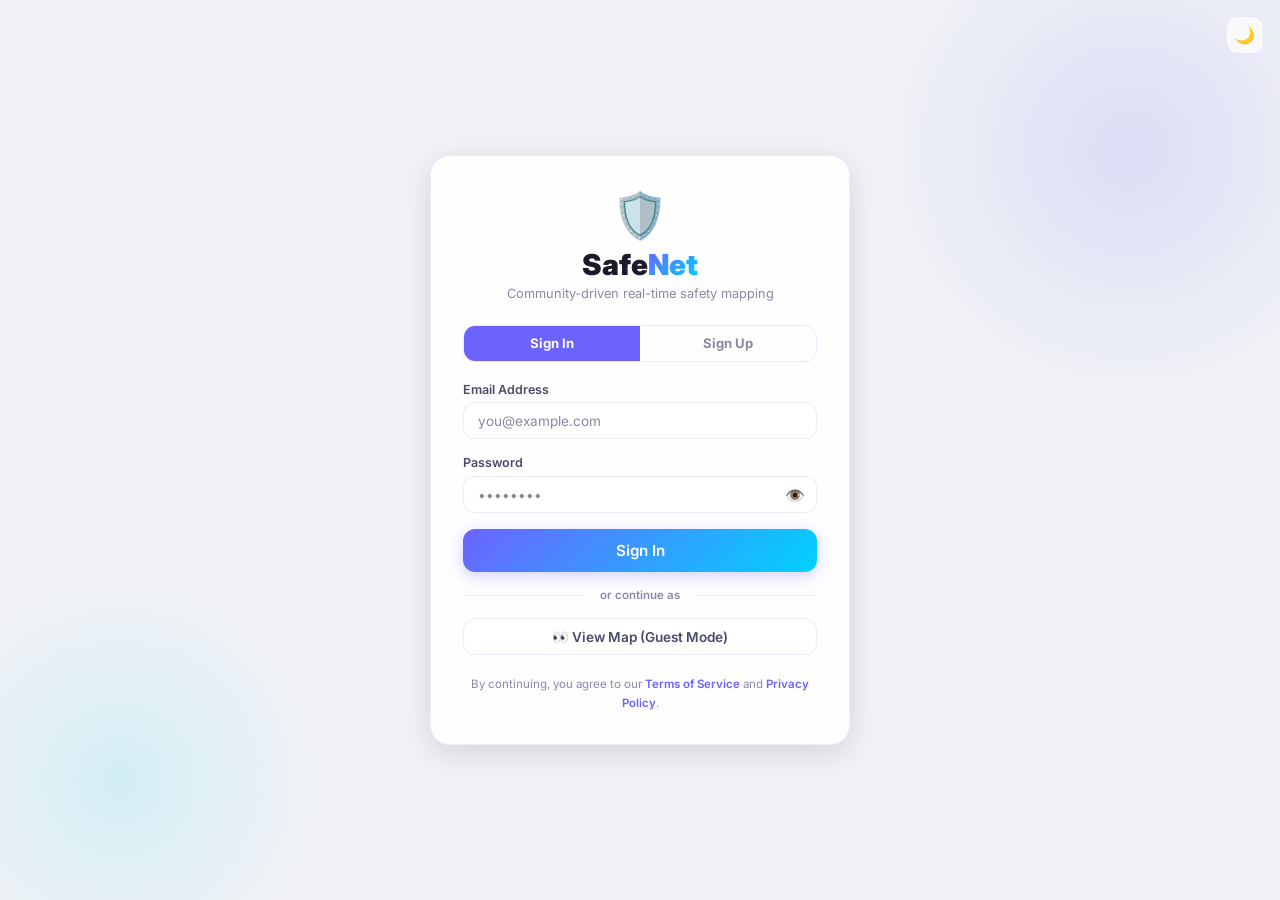
==== admin.html @ 294434fb "finalized ui" ====
<!DOCTYPE html>
<html lang="en" data-theme="light">
<head>
  <meta charset="UTF-8" />
  <meta name="viewport" content="width=device-width, initial-scale=1.0" />
  <title>SafeNet — Admin Dashboard</title>
  <meta name="description" content="SafeNet Admin — manage, verify, and moderate incident reports." />
  <link rel="stylesheet" href="style.css" />
</head>
<body>

<!-- ─── Loading ──────────────────────────────────────── -->
<div class="loading-overlay" id="loading">
  <div class="spinner-ring"></div>
  <div class="loading-text">Loading Admin Dashboard…</div>
</div>

<!-- ─── Navbar ──────────────────────────────────────── -->
<nav class="navbar">
  <a href="admin.html" class="nav-logo">
    <div class="nav-logo-icon">🛡️</div>
    <div class="nav-logo-text">Safe<span>Net</span></div>
  </a>
  <div class="nav-pill" style="background:rgba(108,99,255,0.1);border-color:rgba(108,99,255,0.2);color:var(--primary);">
    <span>🔧</span> Admin Panel
  </div>
  <div class="nav-spacer"></div>
  <button class="nav-btn" id="theme-toggle" title="Toggle dark mode">🌙</button>
  <div class="nav-avatar" id="user-avatar" onclick="toggleUserMenu()" title="Admin account">A</div>
  <div id="user-menu" style="
    display:none; position:absolute; top:calc(var(--nav-h) + 0.5rem); right:1.25rem;
    background: var(--bg-modal); border: 1px solid var(--glass-border);
    border-radius: var(--r-md); box-shadow: var(--shadow-lg);
    padding: 0.75rem; min-width: 180px; z-index: 1200;
    font-size: 0.85rem; color: var(--text);
  ">
    <div id="user-email" style="font-weight:600;padding:0.4rem 0.6rem;border-bottom:1px solid var(--glass-border);margin-bottom:0.4rem;"></div>
    <div style="padding:0.2rem 0.6rem;margin-bottom:0.4rem;"><span class="verified-badge yes">🔧 Admin</span></div>
    <button onclick="handleSignOut()" class="btn btn-danger btn-sm btn-block" style="margin-top:0.4rem;">Sign Out</button>
  </div>
</nav>

<!-- ─── Admin Layout ────────────────────────────────── -->
<div class="admin-layout">

  <!-- ─── Page Title ──────────────────────────────── -->
  <div style="margin-bottom:1.5rem;">
    <h1 style="font-size:1.6rem;font-weight:900;margin-bottom:0.3rem;">Admin Dashboard</h1>
    <p style="font-size:0.85rem;color:var(--text-3);">Manage, verify, and moderate community reports.</p>
  </div>

  <!-- ─── Stat Cards ─────────────────────────────── -->
  <div class="admin-stats">
    <div class="admin-stat-card">
      <div class="admin-stat-icon">📊</div>
      <div class="admin-stat-value" id="stat-total">0</div>
      <div class="admin-stat-label">Total Reports</div>
    </div>
    <div class="admin-stat-card">
      <div class="admin-stat-icon">✅</div>
      <div class="admin-stat-value" id="stat-verified" style="color:var(--success)">0</div>
      <div class="admin-stat-label">Verified</div>
    </div>
    <div class="admin-stat-card">
      <div class="admin-stat-icon">⏳</div>
      <div class="admin-stat-value" id="stat-pending" style="color:var(--warning)">0</div>
      <div class="admin-stat-label">Pending</div>
    </div>
    <div class="admin-stat-card">
      <div class="admin-stat-icon">🔴</div>
      <div class="admin-stat-value" id="stat-high-risk" style="color:var(--danger)">0</div>
      <div class="admin-stat-label">High Severity</div>
    </div>
    <div class="admin-stat-card">
      <div class="admin-stat-icon">👥</div>
      <div class="admin-stat-value" id="stat-users">0</div>
      <div class="admin-stat-label">Registered Users</div>
    </div>
  </div>

  <!-- ─── Filter Bar ─────────────────────────────── -->
  <div class="admin-filters">
    <span class="filter-label">Filters:</span>
    <!-- Type -->
    <select class="form-control" id="filter-type" onchange="applyAdminFilters()" style="width:auto;min-width:120px;padding:0.4rem 0.6rem;font-size:0.78rem;">
      <option value="all">All Types</option>
      <option value="theft">🔓 Theft</option>
      <option value="harassment">😤 Harassment</option>
      <option value="assault">🥊 Assault</option>
      <option value="stalking">👁 Stalking</option>
      <option value="unsafe">⚠️ Unsafe</option>
      <option value="vandalism">🔨 Vandalism</option>
    </select>
    <!-- Severity -->
    <select class="form-control" id="filter-severity" onchange="applyAdminFilters()" style="width:auto;min-width:120px;padding:0.4rem 0.6rem;font-size:0.78rem;">
      <option value="all">All Severity</option>
      <option value="high">High (4–5)</option>
      <option value="medium">Medium (2–3)</option>
      <option value="low">Low (1)</option>
    </select>
    <!-- Verification -->
    <select class="form-control" id="filter-verified" onchange="applyAdminFilters()" style="width:auto;min-width:130px;padding:0.4rem 0.6rem;font-size:0.78rem;">
      <option value="all">All Status</option>
      <option value="verified">✅ Verified</option>
      <option value="pending">⏳ Pending</option>
    </select>
    <div style="flex:1;"></div>
    <span id="filter-count" style="font-size:0.75rem;color:var(--text-3);font-weight:600;"></span>
  </div>

  <!-- ─── Reports Table ──────────────────────────── -->
  <div class="admin-table-wrap">
    <table class="admin-table">
      <thead>
        <tr>
          <th>Type</th>
          <th>Description</th>
          <th>Location</th>
          <th>Time</th>
          <th>User</th>
          <th>Evidence</th>
          <th>Status</th>
          <th>Actions</th>
        </tr>
      </thead>
      <tbody id="reports-tbody">
        <tr><td colspan="8" style="text-align:center;padding:2rem;color:var(--text-3);">Loading reports…</td></tr>
      </tbody>
    </table>
  </div>

  <!-- ─── Evidence Verification Section ──────────── -->
  <div class="evidence-card">
    <div class="evidence-title">🔐 Evidence Verification Tool</div>
    <p style="font-size:0.82rem;color:var(--text-2);margin-bottom:1rem;">
      Re-upload a file to compare its SHA-256 hash against a report's stored hash.
      Matching hashes confirm the evidence is authentic and untampered.
    </p>
    <div class="form-group">
      <label class="form-label" for="verify-report-select">Select Report</label>
      <select class="form-control" id="verify-report-select" onchange="loadReportHash()">
        <option value="">— Choose a report —</option>
      </select>
    </div>
    <div id="stored-hash-display" style="display:none;margin-bottom:1rem;">
      <div class="form-label">Stored Hash</div>
      <div class="hash-display" id="stored-hash"></div>
    </div>
    <div class="form-group">
      <label class="form-label" for="verify-file">Re-upload Evidence File</label>
      <input type="file" class="form-control" id="verify-file" accept="image/*,video/*,.pdf" onchange="verifyEvidenceFile(this)" />
    </div>
    <div id="verify-result" style="display:none;"></div>
  </div>

</div>

<!-- ─── Toast container ──────────────────────────────── -->
<div id="toast-container"></div>

<!-- ─── Scripts ──────────────────────────────────────── -->
<script src="firebase.js"></script>
<script>
/* ─── Severity Weights (same as script.js) ──────── */
const SEVERITY = {
  theft: 2, harassment: 3, assault: 5,
  stalking: 4, unsafe: 1, vandalism: 2,
};
const TYPE_CONFIG = {
  theft:      { emoji: '🔓', color: '#f97316', label: 'Theft' },
  harassment: { emoji: '😤', color: '#8b5cf6', label: 'Harassment' },
  assault:    { emoji: '🥊', color: '#ef4444', label: 'Assault' },
  stalking:   { emoji: '👁',  color: '#ec4899', label: 'Stalking' },
  unsafe:     { emoji: '⚠️', color: '#f59e0b', label: 'Unsafe Area' },
  vandalism:  { emoji: '🔨', color: '#6366f1', label: 'Vandalism' },
};

let allReports = [];
let filteredReports = [];
let currentUser = null;

/* ─── Theme ─────────────────────────────────────── */
const html = document.documentElement;
const themeBtn = document.getElementById('theme-toggle');
function applyTheme(t) {
  html.setAttribute('data-theme', t);
  themeBtn.textContent = t === 'dark' ? '☀️' : '🌙';
  localStorage.setItem('sn-theme', t);
}
themeBtn.addEventListener('click', () => applyTheme(html.getAttribute('data-theme') === 'dark' ? 'light' : 'dark'));
(function(){
  const s = localStorage.getItem('sn-theme');
  applyTheme(s || (matchMedia('(prefers-color-scheme:dark)').matches ? 'dark' : 'light'));
})();

/* ─── Toast ─────────────────────────────────────── */
function showToast(message, type = 'info', duration = 4000) {
  const container = document.getElementById('toast-container');
  if (!container) return;
  const icons = { success: '✅', error: '❌', info: 'ℹ️', warning: '⚠️' };
  const toast = document.createElement('div');
  toast.className = `toast ${type}`;
  toast.innerHTML = `
    <span style="font-size:1.1rem;flex-shrink:0">${icons[type] || 'ℹ️'}</span>
    <span style="flex:1">${message}</span>
    <button class="toast-close" onclick="this.closest('.toast').remove()">✕</button>
  `;
  container.prepend(toast);
  setTimeout(() => {
    toast.classList.add('removing');
    setTimeout(() => toast.remove(), 320);
  }, duration);
}

/* ─── Time Ago ──────────────────────────────────── */
function timeAgo(date) {
  if (!date) return 'Unknown';
  const secs = Math.floor((Date.now() - date.getTime()) / 1000);
  if (secs < 60)    return 'Just now';
  if (secs < 3600)  return `${Math.floor(secs / 60)}m ago`;
  if (secs < 86400) return `${Math.floor(secs / 3600)}h ago`;
  if (secs < 604800) return `${Math.floor(secs / 86400)}d ago`;
  return date.toLocaleDateString();
}

/* ─── User Menu ─────────────────────────────────── */
function toggleUserMenu() {
  const menu = document.getElementById('user-menu');
  menu.style.display = menu.style.display === 'none' ? 'block' : 'none';
}
document.addEventListener('click', e => {
  if (!e.target.closest('#user-menu') && !e.target.closest('#user-avatar'))
    document.getElementById('user-menu').style.display = 'none';
});

async function handleSignOut() {
  await SafeNet.signOut();
  window.location.href = 'login.html';
}

/* ─── Auth Guard ────────────────────────────────── */
SafeNet.onAuthChange(user => {
  if (!user) {
    window.location.href = 'login.html';
    return;
  }
  if (user.role !== 'admin') {
    window.location.href = 'index.html';
    return;
  }
  currentUser = user;
  document.getElementById('user-avatar').textContent = (user.displayName || user.email || 'A').charAt(0).toUpperCase();
  document.getElementById('user-email').textContent = user.displayName || user.email;

  // Load data
  initAdmin();
});

/* ─── Init Admin ────────────────────────────────── */
function initAdmin() {
  SafeNet.subscribeToReports(reports => {
    allReports = reports;
    updateStats();
    applyAdminFilters();
    updateVerifyDropdown();
    document.getElementById('loading').classList.add('hidden');
  });

  // User count
  const users = SafeNet.getAllUsers();
  document.getElementById('stat-users').textContent = users.length;
}

/* ─── Update Stats ──────────────────────────────── */
function updateStats() {
  const total    = allReports.length;
  const verified = allReports.filter(r => r.verified).length;
  const pending  = total - verified;
  const highSev  = allReports.filter(r => (SEVERITY[r.type] || 0) >= 4).length;

  document.getElementById('stat-total').textContent     = total;
  document.getElementById('stat-verified').textContent  = verified;
  document.getElementById('stat-pending').textContent   = pending;
  document.getElementById('stat-high-risk').textContent = highSev;

  const users = SafeNet.getAllUsers();
  document.getElementById('stat-users').textContent = users.length;
}

/* ─── Admin Filters ─────────────────────────────── */
function applyAdminFilters() {
  const typeF     = document.getElementById('filter-type').value;
  const sevF      = document.getElementById('filter-severity').value;
  const verifiedF = document.getElementById('filter-verified').value;

  filteredReports = allReports.filter(r => {
    if (typeF !== 'all' && r.type !== typeF) return false;

    const sev = SEVERITY[r.type] || 1;
    if (sevF === 'high'   && sev < 4) return false;
    if (sevF === 'medium' && (sev < 2 || sev > 3)) return false;
    if (sevF === 'low'    && sev !== 1) return false;

    if (verifiedF === 'verified' && !r.verified) return false;
    if (verifiedF === 'pending'  && r.verified)  return false;

    return true;
  });

  document.getElementById('filter-count').textContent = `Showing ${filteredReports.length} of ${allReports.length} reports`;
  renderTable(filteredReports);
}

/* ─── Render Table ──────────────────────────────── */
function renderTable(reports) {
  const tbody = document.getElementById('reports-tbody');

  if (!reports.length) {
    tbody.innerHTML = `<tr><td colspan="8" style="text-align:center;padding:2rem;color:var(--text-3);">
      <div style="font-size:1.5rem;margin-bottom:0.3rem;">📭</div>No reports match your filters.
    </td></tr>`;
    return;
  }

  tbody.innerHTML = reports.map(r => {
    const cfg = TYPE_CONFIG[r.type] || { emoji: '📍', color: '#6c63ff', label: r.type };
    const sev = SEVERITY[r.type] || 1;
    const sevColor = sev >= 4 ? '#ef4444' : sev >= 2 ? '#f59e0b' : '#10b981';

    const evidenceHtml = r.evidenceHash
      ? `<span style="color:var(--success);font-size:0.7rem;font-weight:600;">📎 ${r.evidenceHash.slice(0, 8)}…</span>`
      : '<span style="color:var(--text-3);font-size:0.7rem;">None</span>';

    const verBadge = r.verified
      ? '<span class="verified-badge yes">✅ Verified</span>'
      : '<span class="verified-badge no">⏳ Pending</span>';

    const verifyBtn = r.verified
      ? `<button class="btn btn-ghost btn-sm" onclick="handleUnverify('${r.id}')" title="Unverify">↩️</button>`
      : `<button class="btn btn-success btn-sm" onclick="handleVerify('${r.id}')" title="Verify">✅</button>`;

    // Get user email for display
    const users = SafeNet.getAllUsers();
    const reportUser = users.find(u => u.uid === r.userId);
    const userName = reportUser ? (reportUser.displayName || reportUser.email) : (r.userId === 'guest' ? 'Guest' : r.userId.slice(0, 8));

    return `<tr>
      <td>
        <span class="type-cell" style="background:${cfg.color}15;color:${cfg.color};border:1px solid ${cfg.color}33">
          ${cfg.emoji} ${cfg.label}
        </span>
        <div style="font-size:0.65rem;color:${sevColor};font-weight:700;margin-top:0.2rem;">Severity: ${sev}</div>
      </td>
      <td style="max-width:200px;">
        <div style="font-size:0.8rem;line-height:1.35;">${r.description || '<em style="opacity:0.5">No description</em>'}</div>
      </td>
      <td style="font-size:0.75rem;color:var(--text-3);">
        ${r.lat ? `${r.lat.toFixed(4)}, ${r.lng.toFixed(4)}` : '—'}
      </td>
      <td style="font-size:0.75rem;white-space:nowrap;">${timeAgo(r.time)}</td>
      <td style="font-size:0.75rem;">${userName}</td>
      <td>${evidenceHtml}</td>
      <td>${verBadge}</td>
      <td>
        <div class="actions-cell">
          ${verifyBtn}
          <button class="btn btn-danger btn-sm" onclick="handleDelete('${r.id}')" title="Delete">🗑️</button>
        </div>
      </td>
    </tr>`;
  }).join('');
}

/* ─── Report Actions ────────────────────────────── */
async function handleVerify(reportId) {
  await SafeNet.verifyReport(reportId, currentUser.uid);
  showToast('Report verified ✅', 'success');
}

async function handleUnverify(reportId) {
  await SafeNet.unverifyReport(reportId);
  showToast('Verification removed.', 'info');
}

async function handleDelete(reportId) {
  if (!confirm('Delete this report permanently?')) return;
  await SafeNet.deleteReport(reportId);
  showToast('Report deleted.', 'info');
}

/* ─── Evidence Verification ─────────────────────── */
function updateVerifyDropdown() {
  const select = document.getElementById('verify-report-select');
  const reportsWithEvidence = allReports.filter(r => r.evidenceHash);

  select.innerHTML = '<option value="">— Choose a report —</option>'
    + reportsWithEvidence.map(r => {
      const cfg = TYPE_CONFIG[r.type] || { emoji: '📍', label: r.type };
      return `<option value="${r.id}">${cfg.emoji} ${cfg.label} — ${timeAgo(r.time)} (${r.evidenceHash.slice(0, 10)}…)</option>`;
    }).join('');
}

function loadReportHash() {
  const id = document.getElementById('verify-report-select').value;
  const hashDisplay = document.getElementById('stored-hash-display');
  const storedHash  = document.getElementById('stored-hash');
  const result      = document.getElementById('verify-result');

  if (!id) {
    hashDisplay.style.display = 'none';
    result.style.display = 'none';
    return;
  }

  const report = SafeNet.getReportById(id);
  if (report && report.evidenceHash) {
    storedHash.textContent = report.evidenceHash;
    hashDisplay.style.display = 'block';
  }
  result.style.display = 'none';
}

async function verifyEvidenceFile(input) {
  const result = document.getElementById('verify-result');
  const reportId = document.getElementById('verify-report-select').value;

  if (!reportId) {
    showToast('Select a report first.', 'warning');
    return;
  }
  if (!input.files || !input.files[0]) return;

  const report = SafeNet.getReportById(reportId);
  if (!report || !report.evidenceHash) {
    showToast('No evidence hash stored for this report.', 'error');
    return;
  }

  try {
    const buffer = await input.files[0].arrayBuffer();
    const hashBuffer = await crypto.subtle.digest('SHA-256', buffer);
    const uploadedHash = Array.from(new Uint8Array(hashBuffer)).map(b => b.toString(16).padStart(2, '0')).join('');

    const match = uploadedHash === report.evidenceHash;

    result.style.display = 'block';
    result.innerHTML = `
      <div style="margin-bottom:0.5rem;">
        <div class="form-label">Uploaded File Hash</div>
        <div class="hash-display">${uploadedHash}</div>
      </div>
      <div class="match-badge ${match ? 'authentic' : 'tampered'}">
        ${match ? '✅ Authentic — Hashes Match' : '❌ Tampered — Hashes Do NOT Match'}
      </div>
      ${match
        ? '<p style="font-size:0.75rem;color:var(--success);margin-top:0.5rem;">The uploaded evidence file matches the original. This evidence has not been tampered with.</p>'
        : '<p style="font-size:0.75rem;color:var(--danger);margin-top:0.5rem;">⚠️ The uploaded file does NOT match the original evidence. This file may have been altered.</p>'
      }
    `;

    showToast(match ? 'Evidence is authentic ✅' : 'Evidence appears tampered ❌', match ? 'success' : 'error');
  } catch (e) {
    result.innerHTML = '<span style="color:var(--danger);">Hash computation failed.</span>';
    result.style.display = 'block';
  }
}
</script>
</body>
</html>
---- style.css ----
/* =====================================================
   SAFENET — Premium Design System
   Purple/Blue Gradient · Glassmorphism · Dark Mode
   ===================================================== */

/* ─── Google Font ──────────────────────────────────── */
@import url('https://fonts.googleapis.com/css2?family=Inter:wght@400;500;600;700;800;900&display=swap');

/* ─── CSS Variables (Light) ────────────────────────── */
:root {
  /* brand */
  --primary:       #6c63ff;
  --primary-dark:  #5a52d5;
  --primary-light: #8b83ff;
  --accent:        #00d2ff;
  --gradient:      linear-gradient(135deg, #6c63ff 0%, #00d2ff 100%);
  --gradient-warm: linear-gradient(135deg, #6c63ff 0%, #e040fb 100%);

  /* surfaces */
  --bg:            #f0f2f5;
  --bg-card:       rgba(255,255,255,0.72);
  --bg-modal:      rgba(255,255,255,0.92);
  --bg-sidebar:    rgba(255,255,255,0.78);
  --bg-nav:        rgba(255,255,255,0.82);

  /* glass */
  --glass-blur:    16px;
  --glass-border:  rgba(108,99,255,0.12);
  --glass-border2: rgba(0,0,0,0.06);

  /* text */
  --text:          #1a1a2e;
  --text-2:        #4a4a6a;
  --text-3:        #8888a8;

  /* risk */
  --risk-low:      #10b981;
  --risk-med:      #f59e0b;
  --risk-high:     #ef4444;

  /* status */
  --success:       #10b981;
  --warning:       #f59e0b;
  --danger:        #ef4444;
  --info:          #3b82f6;

  /* radii */
  --r-sm:  8px;
  --r-md:  12px;
  --r-lg:  16px;
  --r-xl:  20px;
  --r-full:9999px;

  /* shadows */
  --shadow-sm:  0 1px 3px rgba(0,0,0,0.05);
  --shadow-md:  0 4px 16px rgba(0,0,0,0.08);
  --shadow-lg:  0 8px 32px rgba(0,0,0,0.12);
  --shadow-glow:0 0 30px rgba(108,99,255,0.15);

  /* nav */
  --nav-h: 60px;
}

/* ─── Dark Mode ────────────────────────────────────── */
[data-theme="dark"] {
  --bg:           #0f0f1a;
  --bg-card:      rgba(30,30,50,0.72);
  --bg-modal:     rgba(25,25,45,0.95);
  --bg-sidebar:   rgba(20,20,40,0.85);
  --bg-nav:       rgba(18,18,35,0.88);
  --glass-border: rgba(108,99,255,0.18);
  --glass-border2:rgba(255,255,255,0.06);
  --text:         #e8e8f0;
  --text-2:       #b0b0cc;
  --text-3:       #6e6e8c;
  --shadow-sm:    0 1px 3px rgba(0,0,0,0.2);
  --shadow-md:    0 4px 16px rgba(0,0,0,0.3);
  --shadow-lg:    0 8px 32px rgba(0,0,0,0.4);
  --shadow-glow:  0 0 30px rgba(108,99,255,0.25);
}

/* ─── Reset ────────────────────────────────────────── */
*, *::before, *::after { box-sizing: border-box; margin: 0; padding: 0; }
html { font-size: 16px; scroll-behavior: smooth; }
body {
  font-family: 'Inter', -apple-system, sans-serif;
  background: var(--bg);
  color: var(--text);
  overflow-x: hidden;
  min-height: 100vh;
}
a { color: var(--primary); text-decoration: none; }
input, button, textarea, select { font-family: inherit; }

/* ─── Scrollbar ────────────────────────────────────── */
::-webkit-scrollbar { width: 6px; height: 6px; }
::-webkit-scrollbar-track { background: transparent; }
::-webkit-scrollbar-thumb { background: var(--glass-border); border-radius: 3px; }

/* ─── Spinner ──────────────────────────────────────── */
@keyframes spin { to { transform: rotate(360deg); } }
.spinner-ring {
  width: 40px; height: 40px;
  border: 3px solid var(--glass-border);
  border-top-color: var(--primary);
  border-radius: 50%;
  animation: spin 0.8s linear infinite;
}

/* ─── Loading Overlay ──────────────────────────────── */
.loading-overlay {
  position: fixed; inset: 0; z-index: 9999;
  display: flex; flex-direction: column;
  align-items: center; justify-content: center;
  gap: 1rem;
  background: var(--bg);
  transition: opacity 0.4s;
}
.loading-overlay.hidden { opacity: 0; pointer-events: none; }
.loading-text { font-size: 0.9rem; color: var(--text-3); font-weight: 600; }

/* ─── Gradient Text ────────────────────────────────── */
.gradient-text {
  background: var(--gradient);
  -webkit-background-clip: text;
  -webkit-text-fill-color: transparent;
  background-clip: text;
}

/* =====================================================
   NAVBAR
   ===================================================== */
.navbar {
  position: fixed; top: 0; left: 0; right: 0;
  height: var(--nav-h);
  display: flex; align-items: center;
  padding: 0 1.25rem; gap: 0.75rem;
  background: var(--bg-nav);
  backdrop-filter: blur(var(--glass-blur));
  -webkit-backdrop-filter: blur(var(--glass-blur));
  border-bottom: 1px solid var(--glass-border);
  z-index: 1000;
}
.nav-logo { display: flex; align-items: center; gap: 0.5rem; text-decoration: none; }
.nav-logo-icon { font-size: 1.5rem; }
.nav-logo-text { font-size: 1.2rem; font-weight: 800; color: var(--text); }
.nav-logo-text span { background: var(--gradient); -webkit-background-clip: text; -webkit-text-fill-color: transparent; }
.nav-spacer { flex: 1; }
.nav-pill {
  display: flex; align-items: center; gap: 0.4rem;
  padding: 0.3rem 0.75rem;
  background: rgba(16,185,129,0.1);
  border: 1px solid rgba(16,185,129,0.2);
  border-radius: var(--r-full);
  font-size: 0.72rem; font-weight: 700;
  color: var(--success);
}
.nav-pill span:first-child { animation: blink 1.5s ease-in-out infinite; }
@keyframes blink { 0%,100%{opacity:1} 50%{opacity:0.3} }
.nav-btn {
  width: 38px; height: 38px;
  display: flex; align-items: center; justify-content: center;
  border-radius: var(--r-md);
  border: 1px solid var(--glass-border);
  background: var(--bg-card);
  cursor: pointer; font-size: 1rem;
  transition: all 0.2s;
  color: var(--text);
}
.nav-btn:hover { border-color: var(--primary); box-shadow: var(--shadow-glow); transform: translateY(-1px); }
.nav-avatar {
  width: 36px; height: 36px;
  border-radius: 50%;
  background: var(--gradient);
  color: #fff; font-weight: 800; font-size: 0.85rem;
  display: flex; align-items: center; justify-content: center;
  cursor: pointer;
  transition: transform 0.2s, box-shadow 0.2s;
}
.nav-avatar:hover { transform: scale(1.08); box-shadow: var(--shadow-glow); }

/* =====================================================
   MAP
   ===================================================== */
#map {
  position: fixed;
  top: var(--nav-h); left: 0; right: 0; bottom: 0;
  z-index: 1;
}

/* =====================================================
   SIDEBAR
   ===================================================== */
.sidebar {
  position: fixed;
  top: calc(var(--nav-h) + 1rem);
  left: 1rem;
  width: 280px;
  max-height: calc(100vh - var(--nav-h) - 2rem);
  overflow-y: auto;
  background: var(--bg-sidebar);
  backdrop-filter: blur(var(--glass-blur));
  -webkit-backdrop-filter: blur(var(--glass-blur));
  border: 1px solid var(--glass-border);
  border-radius: var(--r-xl);
  box-shadow: var(--shadow-lg);
  z-index: 500;
  padding: 0.5rem;
  transition: transform 0.35s cubic-bezier(.4,0,.2,1), opacity 0.35s;
}
.sidebar.collapsed { transform: translateX(-120%); opacity: 0; pointer-events: none; }
.sidebar-section { padding: 0.75rem 0.65rem; border-bottom: 1px solid var(--glass-border2); }
.sidebar-section:last-child { border-bottom: none; }
.sidebar-label { font-size: 0.68rem; font-weight: 700; text-transform: uppercase; letter-spacing: 0.06em; color: var(--text-3); margin-bottom: 0.55rem; }

/* ─── Search ───────────────────────────────────────── */
.search-wrap { position: relative; }
.search-icon { position: absolute; left: 0.75rem; top: 50%; transform: translateY(-50%); font-size: 0.85rem; pointer-events: none; }
.search-input {
  width: 100%;
  padding: 0.55rem 0.75rem 0.55rem 2.2rem;
  border-radius: var(--r-md);
  border: 1px solid var(--glass-border);
  background: var(--bg-card);
  color: var(--text);
  font-size: 0.82rem;
  outline: none;
  transition: border-color 0.2s, box-shadow 0.2s;
}
.search-input:focus { border-color: var(--primary); box-shadow: 0 0 0 3px rgba(108,99,255,0.12); }
.search-input::placeholder { color: var(--text-3); }

/* ─── Filter Chips ─────────────────────────────────── */
.filter-grid { display: flex; flex-wrap: wrap; gap: 0.35rem; }
.filter-chip {
  padding: 0.3rem 0.65rem;
  border-radius: var(--r-full);
  border: 1px solid var(--glass-border);
  background: var(--bg-card);
  font-size: 0.72rem; font-weight: 600;
  color: var(--text-2);
  cursor: pointer;
  transition: all 0.2s;
}
.filter-chip:hover { border-color: var(--primary); color: var(--primary); }
.filter-chip.active {
  background: var(--primary);
  color: #fff;
  border-color: var(--primary);
}

/* ─── Stats Row ────────────────────────────────────── */
.stat-row { display: flex; gap: 0.5rem; }
.stat-mini { flex: 1; text-align: center; padding: 0.5rem; background: var(--bg-card); border-radius: var(--r-md); border: 1px solid var(--glass-border2); }
.stat-mini-val { font-size: 1.3rem; font-weight: 800; color: var(--primary); }
.stat-mini-lbl { font-size: 0.62rem; font-weight: 600; color: var(--text-3); text-transform: uppercase; letter-spacing: 0.04em; margin-top: 0.15rem; }

/* ─── Risk Legend ──────────────────────────────────── */
.risk-legend { display: flex; flex-direction: column; gap: 0.3rem; }
.risk-row { display: flex; align-items: center; gap: 0.5rem; font-size: 0.75rem; color: var(--text-2); }
.risk-dot { width: 10px; height: 10px; border-radius: 50%; flex-shrink: 0; }

/* =====================================================
   BUTTONS
   ===================================================== */
.btn {
  display: inline-flex; align-items: center; justify-content: center; gap: 0.4rem;
  padding: 0.6rem 1.2rem;
  border-radius: var(--r-md);
  font-size: 0.85rem; font-weight: 600;
  border: none; cursor: pointer;
  transition: all 0.2s;
  text-decoration: none;
}
.btn:active { transform: scale(0.97); }
.btn-primary { background: var(--gradient); color: #fff; box-shadow: 0 4px 15px rgba(108,99,255,0.3); }
.btn-primary:hover { box-shadow: 0 6px 22px rgba(108,99,255,0.4); transform: translateY(-1px); }
.btn-success { background: var(--success); color: #fff; }
.btn-success:hover { filter: brightness(1.1); }
.btn-danger  { background: var(--danger); color: #fff; }
.btn-danger:hover  { filter: brightness(1.1); }
.btn-warning { background: var(--warning); color: #fff; }
.btn-ghost {
  background: var(--bg-card);
  color: var(--text-2);
  border: 1px solid var(--glass-border);
}
.btn-ghost:hover { border-color: var(--primary); color: var(--primary); }
.btn-sm  { padding: 0.35rem 0.75rem; font-size: 0.75rem; }
.btn-lg  { padding: 0.75rem 1.5rem; font-size: 0.95rem; }
.btn-block { width: 100%; }

/* =====================================================
   FORMS
   ===================================================== */
.form-group { margin-bottom: 1rem; }
.form-label { display: block; font-size: 0.78rem; font-weight: 600; color: var(--text-2); margin-bottom: 0.35rem; }
.form-control {
  width: 100%;
  padding: 0.6rem 0.85rem;
  border-radius: var(--r-md);
  border: 1.5px solid var(--glass-border);
  background: var(--bg-card);
  color: var(--text);
  font-size: 0.85rem;
  outline: none;
  transition: border-color 0.2s, box-shadow 0.2s;
}
.form-control:focus { border-color: var(--primary); box-shadow: 0 0 0 3px rgba(108,99,255,0.1); }
.form-control::placeholder { color: var(--text-3); }
textarea.form-control { resize: vertical; min-height: 60px; }
select.form-control { appearance: none; cursor: pointer; }

/* ─── Type Grid ────────────────────────────────────── */
.type-grid { display: grid; grid-template-columns: repeat(3, 1fr); gap: 0.5rem; }
.type-card {
  display: flex; flex-direction: column;
  align-items: center; justify-content: center;
  padding: 0.7rem 0.3rem;
  border-radius: var(--r-md);
  border: 1.5px solid var(--glass-border);
  background: var(--bg-card);
  cursor: pointer;
  transition: all 0.2s;
}
.type-card:hover { border-color: var(--primary); transform: translateY(-2px); box-shadow: var(--shadow-sm); }
.type-card.selected { border-color: var(--primary); background: rgba(108,99,255,0.08); box-shadow: 0 0 0 3px rgba(108,99,255,0.12); }
.type-emoji { font-size: 1.3rem; margin-bottom: 0.2rem; }
.type-name { font-size: 0.65rem; font-weight: 700; color: var(--text-2); text-transform: uppercase; letter-spacing: 0.03em; }

/* =====================================================
   MODALS
   ===================================================== */
.modal-overlay {
  position: fixed; inset: 0;
  background: rgba(0,0,0,0.45);
  backdrop-filter: blur(4px);
  display: flex; align-items: center; justify-content: center;
  z-index: 2000;
  opacity: 0; pointer-events: none;
  transition: opacity 0.25s;
  padding: 1rem;
}
.modal-overlay.open { opacity: 1; pointer-events: auto; }
.modal {
  background: var(--bg-modal);
  backdrop-filter: blur(20px);
  border: 1px solid var(--glass-border);
  border-radius: var(--r-xl);
  box-shadow: var(--shadow-lg);
  padding: 1.5rem;
  max-width: 480px; width: 100%;
  max-height: 90vh;
  overflow-y: auto;
  transform: translateY(20px) scale(0.97);
  transition: transform 0.3s cubic-bezier(.4,0,.2,1);
}
.modal-overlay.open .modal { transform: translateY(0) scale(1); }
.modal-header { display: flex; align-items: center; justify-content: space-between; margin-bottom: 1rem; }
.modal-title { font-size: 1.1rem; font-weight: 800; }
.modal-close {
  width: 32px; height: 32px;
  border-radius: var(--r-sm);
  border: 1px solid var(--glass-border);
  background: var(--bg-card);
  cursor: pointer;
  font-size: 0.9rem; color: var(--text-3);
  display: flex; align-items: center; justify-content: center;
  transition: all 0.2s;
}
.modal-close:hover { background: var(--danger); color: #fff; border-color: var(--danger); }

/* =====================================================
   FAB GROUP
   ===================================================== */
.fab-group {
  position: fixed; bottom: 2rem; right: 1.5rem;
  display: flex; flex-direction: column; gap: 0.75rem;
  z-index: 600;
}
.fab {
  width: 48px; height: 48px;
  border-radius: 50%;
  border: none; cursor: pointer;
  display: flex; align-items: center; justify-content: center;
  font-size: 1.1rem;
  box-shadow: var(--shadow-md);
  transition: all 0.25s;
}
.fab:hover { transform: scale(1.1); box-shadow: var(--shadow-lg); }
.fab-sos { background: var(--danger); color: #fff; font-weight: 900; font-size: 0.7rem; letter-spacing: 0.05em; animation: pulse-sos 2s ease-in-out infinite; }
@keyframes pulse-sos { 0%,100%{box-shadow: 0 0 0 0 rgba(239,68,68,0.4)} 50%{box-shadow: 0 0 0 12px rgba(239,68,68,0)} }
.fab-route  { background: var(--bg-card); border: 1px solid var(--glass-border); color: var(--text); }
.fab-loc    { background: var(--bg-card); border: 1px solid var(--glass-border); color: var(--text); }
.fab-report {
  width: auto; border-radius: var(--r-full);
  padding: 0 1.2rem; gap: 0.3rem;
  background: var(--gradient); color: #fff;
  font-weight: 700; font-size: 0.85rem;
  box-shadow: 0 4px 20px rgba(108,99,255,0.35);
}

/* =====================================================
   PANELS (My Reports, Route)
   ===================================================== */
.panel {
  position: fixed;
  top: calc(var(--nav-h) + 1rem);
  right: -380px;
  width: 340px;
  max-height: calc(100vh - var(--nav-h) - 2rem);
  background: var(--bg-sidebar);
  backdrop-filter: blur(var(--glass-blur));
  border: 1px solid var(--glass-border);
  border-radius: var(--r-xl);
  box-shadow: var(--shadow-lg);
  z-index: 500;
  display: flex; flex-direction: column;
  transition: right 0.4s cubic-bezier(.4,0,.2,1);
  overflow: hidden;
}
.panel.open { right: 1rem; }
.panel-header { display: flex; align-items: center; justify-content: space-between; padding: 1rem 1.25rem; border-bottom: 1px solid var(--glass-border); }
.panel-title { font-size: 1rem; font-weight: 800; }
.panel-body { flex: 1; overflow-y: auto; padding: 0.75rem; }

/* ─── Report cards ─────────────────────────────────── */
.report-card {
  background: var(--bg-card);
  border: 1px solid var(--glass-border2);
  border-radius: var(--r-md);
  padding: 0.85rem;
  margin-bottom: 0.6rem;
  transition: all 0.2s;
}
.report-card:hover { border-color: var(--primary); box-shadow: var(--shadow-sm); }
.report-card-header { display: flex; align-items: center; justify-content: space-between; margin-bottom: 0.45rem; }
.report-type-badge {
  display: inline-flex; align-items: center; gap: 0.25rem;
  padding: 0.2rem 0.6rem;
  border-radius: var(--r-full);
  font-size: 0.7rem; font-weight: 700;
}
.report-desc { font-size: 0.8rem; color: var(--text-2); margin-bottom: 0.4rem; line-height: 1.4; }
.report-time { font-size: 0.7rem; color: var(--text-3); }

/* ─── Route Panel ──────────────────────────────────── */
.route-panel {
  position: fixed;
  bottom: 6rem; right: -380px;
  width: 320px;
  background: var(--bg-sidebar);
  backdrop-filter: blur(var(--glass-blur));
  border: 1px solid var(--glass-border);
  border-radius: var(--r-xl);
  box-shadow: var(--shadow-lg);
  z-index: 600;
  padding: 1rem;
  transition: right 0.4s cubic-bezier(.4,0,.2,1);
}
.route-panel.open { right: 1.5rem; }
.route-panel-title { font-size: 0.95rem; font-weight: 800; }
.route-inputs { display: flex; flex-direction: column; gap: 0.5rem; margin-bottom: 0.75rem; }
.route-type-toggle { display: flex; gap: 0.5rem; margin-bottom: 0.75rem; }
.route-tag {
  flex: 1; text-align: center;
  padding: 0.4rem; border-radius: var(--r-md);
  border: 1px solid var(--glass-border);
  background: var(--bg-card);
  font-size: 0.75rem; font-weight: 700;
  cursor: pointer; transition: all 0.2s;
  color: var(--text-2);
}
.route-tag.active.fastest { background: rgba(99,102,241,0.12); border-color: var(--primary); color: var(--primary); }
.route-tag.active.safest  { background: rgba(16,185,129,0.12); border-color: var(--success); color: var(--success); }

/* =====================================================
   TOAST NOTIFICATIONS
   ===================================================== */
#toast-container {
  position: fixed; top: calc(var(--nav-h) + 1rem); right: 1rem;
  display: flex; flex-direction: column; gap: 0.5rem;
  z-index: 3000;
  pointer-events: none;
}
.toast {
  display: flex; align-items: center; gap: 0.6rem;
  padding: 0.7rem 1rem;
  background: var(--bg-modal);
  backdrop-filter: blur(12px);
  border: 1px solid var(--glass-border);
  border-radius: var(--r-md);
  box-shadow: var(--shadow-md);
  font-size: 0.82rem; font-weight: 500;
  min-width: 260px; max-width: 380px;
  pointer-events: auto;
  animation: toast-in 0.35s cubic-bezier(.4,0,.2,1);
  color: var(--text);
}
.toast.removing { animation: toast-out 0.3s ease forwards; }
@keyframes toast-in { from { opacity:0; transform:translateX(100%); } to { opacity:1; transform:translateX(0); } }
@keyframes toast-out { to { opacity:0; transform:translateX(100%); } }
.toast.success { border-left: 3px solid var(--success); }
.toast.error   { border-left: 3px solid var(--danger); }
.toast.warning { border-left: 3px solid var(--warning); }
.toast.info    { border-left: 3px solid var(--info); }
.toast-close { background: none; border: none; cursor: pointer; color: var(--text-3); font-size: 0.9rem; padding: 0.2rem; }

/* =====================================================
   AUTH PAGE  (login.html)
   ===================================================== */
.auth-page {
  min-height: 100vh;
  display: flex; align-items: center; justify-content: center;
  padding: 2rem 1rem;
  background: var(--bg);
  position: relative;
  overflow: hidden;
}
.auth-page::before {
  content: '';
  position: absolute;
  width: 500px; height: 500px;
  background: radial-gradient(circle, rgba(108,99,255,0.15), transparent 70%);
  top: -100px; right: -100px;
  border-radius: 50%;
  animation: blob-float 8s ease-in-out infinite;
}
.auth-page::after {
  content: '';
  position: absolute;
  width: 400px; height: 400px;
  background: radial-gradient(circle, rgba(0,210,255,0.12), transparent 70%);
  bottom: -80px; left: -80px;
  border-radius: 50%;
  animation: blob-float 10s ease-in-out infinite reverse;
}
@keyframes blob-float { 0%,100%{transform:translate(0,0) scale(1)} 50%{transform:translate(30px,-20px) scale(1.05)} }

.auth-card {
  width: 100%; max-width: 420px;
  background: var(--bg-modal);
  backdrop-filter: blur(20px);
  border: 1px solid var(--glass-border);
  border-radius: var(--r-xl);
  box-shadow: var(--shadow-lg);
  padding: 2rem;
  position: relative; z-index: 1;
}
.auth-logo { text-align: center; margin-bottom: 1.5rem; }
.auth-logo-icon { font-size: 2.8rem; margin-bottom: 0.3rem; }
.auth-title { font-size: 1.8rem; font-weight: 900; }
.auth-subtitle { font-size: 0.8rem; color: var(--text-3); margin-top: 0.25rem; }
.auth-tabs { display: flex; gap: 0; margin-bottom: 1.25rem; border-radius: var(--r-md); overflow: hidden; border: 1px solid var(--glass-border); }
.auth-tab {
  flex: 1; padding: 0.6rem;
  background: transparent;
  border: none; cursor: pointer;
  font-size: 0.82rem; font-weight: 700;
  color: var(--text-3);
  transition: all 0.25s;
}
.auth-tab.active { background: var(--primary); color: #fff; }
.auth-divider {
  text-align: center;
  font-size: 0.72rem; color: var(--text-3); font-weight: 600;
  margin: 1rem 0;
  position: relative;
}
.auth-divider::before,
.auth-divider::after {
  content: '';
  position: absolute; top: 50%;
  width: calc(50% - 3.5rem);
  height: 1px;
  background: var(--glass-border);
}
.auth-divider::before { left: 0; }
.auth-divider::after  { right: 0; }

/* ─── Role selector ─────────────────────────────────── */
.role-selector { display: flex; gap: 0.6rem; }
.role-card {
  flex: 1;
  display: flex; flex-direction: column;
  align-items: center; gap: 0.3rem;
  padding: 0.85rem 0.5rem;
  border-radius: var(--r-md);
  border: 2px solid var(--glass-border);
  background: var(--bg-card);
  cursor: pointer;
  transition: all 0.25s;
}
.role-card:hover { border-color: var(--primary); transform: translateY(-2px); }
.role-card.selected { border-color: var(--primary); background: rgba(108,99,255,0.08); box-shadow: 0 0 0 3px rgba(108,99,255,0.12); }
.role-icon { font-size: 1.6rem; }
.role-name { font-size: 0.72rem; font-weight: 700; color: var(--text-2); text-transform: uppercase; letter-spacing: 0.04em; }

/* =====================================================
   POPUP
   ===================================================== */
.popup-type-badge {
  display: inline-flex; align-items: center; gap: 0.25rem;
  padding: 0.2rem 0.55rem;
  border-radius: var(--r-full);
  font-size: 0.7rem; font-weight: 700;
  margin-bottom: 0.5rem;
}
.popup-desc { font-size: 0.8rem; color: #555; margin-bottom: 0.3rem; line-height: 1.4; }
.popup-time { font-size: 0.7rem; color: #999; margin-bottom: 0.2rem; }
.popup-score { font-size: 0.72rem; font-weight: 600; margin-bottom: 0.3rem; }
.popup-evidence { font-size: 0.7rem; margin-bottom: 0.3rem; }
.popup-verified {
  display: inline-flex; align-items: center; gap: 0.2rem;
  padding: 0.15rem 0.5rem;
  border-radius: var(--r-full);
  font-size: 0.65rem; font-weight: 700;
  background: rgba(16,185,129,0.1);
  color: var(--success);
  border: 1px solid rgba(16,185,129,0.2);
}

/* ─── SOS Content ──────────────────────────────────── */
.sos-content { text-align: center; }
.sos-icon { font-size: 3rem; margin-bottom: 0.5rem; }
.sos-text { font-size: 0.85rem; color: var(--text-2); margin-bottom: 1.25rem; line-height: 1.5; }

/* =====================================================
   ADMIN DASHBOARD  (admin.html)
   ===================================================== */
.admin-layout {
  padding: calc(var(--nav-h) + 1.5rem) 1.5rem 2rem;
  max-width: 1280px;
  margin: 0 auto;
}

/* ─── Admin Stat Cards ─────────────────────────────── */
.admin-stats {
  display: grid;
  grid-template-columns: repeat(auto-fit, minmax(200px, 1fr));
  gap: 1rem;
  margin-bottom: 1.5rem;
}
.admin-stat-card {
  background: var(--bg-card);
  backdrop-filter: blur(var(--glass-blur));
  border: 1px solid var(--glass-border);
  border-radius: var(--r-lg);
  padding: 1.25rem;
  transition: all 0.25s;
  position: relative;
  overflow: hidden;
}
.admin-stat-card::before {
  content: '';
  position: absolute;
  top: 0; left: 0; right: 0;
  height: 3px;
  background: var(--gradient);
  opacity: 0; transition: opacity 0.3s;
}
.admin-stat-card:hover { transform: translateY(-3px); box-shadow: var(--shadow-md); }
.admin-stat-card:hover::before { opacity: 1; }
.admin-stat-icon { font-size: 1.8rem; margin-bottom: 0.5rem; }
.admin-stat-value { font-size: 1.8rem; font-weight: 900; color: var(--text); margin-bottom: 0.15rem; }
.admin-stat-label { font-size: 0.72rem; font-weight: 600; color: var(--text-3); text-transform: uppercase; letter-spacing: 0.04em; }

/* ─── Admin Filter Bar ─────────────────────────────── */
.admin-filters {
  background: var(--bg-card);
  backdrop-filter: blur(var(--glass-blur));
  border: 1px solid var(--glass-border);
  border-radius: var(--r-lg);
  padding: 1rem 1.25rem;
  margin-bottom: 1rem;
  display: flex; flex-wrap: wrap;
  align-items: center; gap: 0.75rem;
}
.admin-filters .filter-label {
  font-size: 0.75rem; font-weight: 700;
  color: var(--text-3); text-transform: uppercase;
  letter-spacing: 0.03em;
}

/* ─── Admin Reports Table ──────────────────────────── */
.admin-table-wrap {
  background: var(--bg-card);
  backdrop-filter: blur(var(--glass-blur));
  border: 1px solid var(--glass-border);
  border-radius: var(--r-lg);
  overflow: hidden;
}
.admin-table {
  width: 100%; border-collapse: collapse;
  font-size: 0.82rem;
}
.admin-table thead th {
  padding: 0.85rem 1rem;
  text-align: left;
  font-size: 0.7rem;
  font-weight: 700;
  text-transform: uppercase;
  letter-spacing: 0.04em;
  color: var(--text-3);
  border-bottom: 1px solid var(--glass-border);
  background: rgba(108,99,255,0.03);
  white-space: nowrap;
}
.admin-table tbody tr {
  border-bottom: 1px solid var(--glass-border2);
  transition: background 0.15s;
}
.admin-table tbody tr:hover { background: rgba(108,99,255,0.04); }
.admin-table tbody td {
  padding: 0.75rem 1rem;
  color: var(--text-2);
  vertical-align: middle;
}
.admin-table .type-cell {
  display: inline-flex; align-items: center; gap: 0.3rem;
  padding: 0.2rem 0.55rem;
  border-radius: var(--r-full);
  font-size: 0.7rem; font-weight: 700;
  white-space: nowrap;
}
.admin-table .actions-cell {
  display: flex; gap: 0.4rem;
  flex-wrap: nowrap;
}

/* ─── Admin Evidence Section ───────────────────────── */
.evidence-card {
  background: var(--bg-card);
  backdrop-filter: blur(var(--glass-blur));
  border: 1px solid var(--glass-border);
  border-radius: var(--r-lg);
  padding: 1.25rem;
  margin-top: 1.5rem;
}
.evidence-title { font-size: 1rem; font-weight: 800; margin-bottom: 0.75rem; }
.hash-display {
  background: rgba(108,99,255,0.06);
  border: 1px solid var(--glass-border);
  border-radius: var(--r-sm);
  padding: 0.6rem 0.85rem;
  font-family: 'Courier New', monospace;
  font-size: 0.72rem;
  word-break: break-all;
  color: var(--text-2);
}
.match-badge {
  display: inline-flex; align-items: center; gap: 0.3rem;
  padding: 0.35rem 0.85rem;
  border-radius: var(--r-full);
  font-size: 0.78rem; font-weight: 700;
  margin-top: 0.75rem;
}
.match-badge.authentic { background: rgba(16,185,129,0.1); color: var(--success); border: 1px solid rgba(16,185,129,0.2); }
.match-badge.tampered  { background: rgba(239,68,68,0.1);  color: var(--danger);  border: 1px solid rgba(239,68,68,0.2); }

/* ─── Verified Badge ───────────────────────────────── */
.verified-badge {
  display: inline-flex; align-items: center; gap: 0.2rem;
  padding: 0.15rem 0.5rem; border-radius: var(--r-full);
  font-size: 0.65rem; font-weight: 700;
}
.verified-badge.yes { background: rgba(16,185,129,0.1); color: var(--success); border: 1px solid rgba(16,185,129,0.2); }
.verified-badge.no  { background: rgba(245,158,11,0.1); color: var(--warning); border: 1px solid rgba(245,158,11,0.2); }

/* ─── Empty state ──────────────────────────────────── */
.empty-state {
  text-align: center; padding: 3rem 1rem; color: var(--text-3);
}
.empty-state-icon { font-size: 2.5rem; margin-bottom: 0.5rem; }
.empty-state-text { font-size: 0.9rem; }

/* =====================================================
   RESPONSIVE
   ===================================================== */
@media (max-width: 768px) {
  .sidebar { width: calc(100% - 2rem); left: 1rem; }
  .sidebar:not(.collapsed) { }
  #sidebar-toggle { display: flex !important; }
  .panel { width: calc(100% - 2rem); right: -100%; }
  .panel.open { right: 1rem; }
  .route-panel { width: calc(100% - 3rem); }
  .fab-report span:last-child { display: none; }
  .fab-report { width: 48px; padding: 0; }
  .admin-table { font-size: 0.75rem; }
  .admin-table thead th,
  .admin-table tbody td { padding: 0.6rem 0.5rem; }
  .type-grid { grid-template-columns: repeat(2, 1fr); }
  .admin-stats { grid-template-columns: repeat(2, 1fr); }
}

/* ─── Leaflet popup overrides ──────────────────────── */
.leaflet-popup-content-wrapper {
  border-radius: var(--r-md) !important;
  box-shadow: var(--shadow-md) !important;
  border: 1px solid var(--glass-border) !important;
}
.leaflet-popup-content { margin: 0.75rem !important; }
.leaflet-popup-tip { border-top-color: var(--bg-modal) !important; }

/* Routing container */
.leaflet-routing-container {
  background: var(--bg-modal) !important;
  border: 1px solid var(--glass-border) !important;
  border-radius: var(--r-lg) !important;
  box-shadow: var(--shadow-md) !important;
  color: var(--text) !important;
  font-family: 'Inter', sans-serif !important;
  font-size: 0.82rem !important;
  max-height: 280px !important;
  overflow-y: auto !important;
}
.leaflet-routing-alt { background: transparent !important; }

/* Cluster colors */
.marker-cluster-small  { background: rgba(16,185,129,0.25) !important; }
.marker-cluster-medium { background: rgba(245,158,11,0.25) !important; }
.marker-cluster-large  { background: rgba(239,68,68,0.25)  !important; }
.marker-cluster-small  div { background: rgba(16,185,129,0.70) !important; color:#fff !important; font-weight:700 !important; }
.marker-cluster-medium div { background: rgba(245,158,11,0.70) !important; color:#fff !important; font-weight:700 !important; }
.marker-cluster-large  div { background: rgba(239,68,68,0.70)  !important; color:#fff !important; font-weight:700 !important; }

/* ─── Utility ──────────────────────────────────────── */
.hidden { display: none !important; }
.sr-only { position: absolute; width: 1px; height: 1px; overflow: hidden; clip: rect(0,0,0,0); }
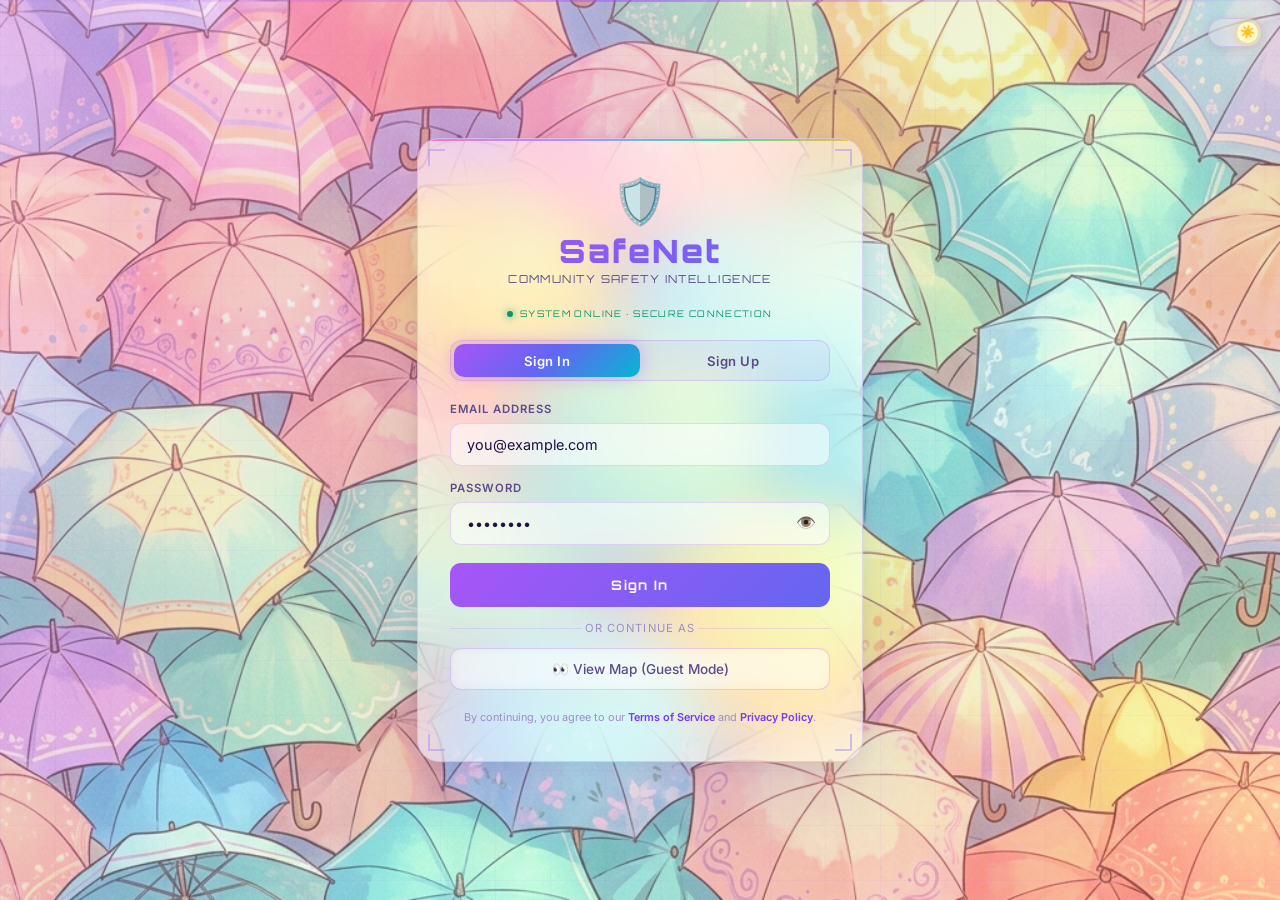
==== commit 44d2a0a8: "ui changed again" ====
--- a/admin.html
+++ b/admin.html
@@ -6,8 +6,52 @@
   <title>SafeNet — Admin Dashboard</title>
   <meta name="description" content="SafeNet Admin — manage, verify, and moderate incident reports." />
   <link rel="stylesheet" href="style.css" />
+  <style>
+    /* Admin page: body gets the gradient as fallback when overlay loads */
+    body {
+      background: linear-gradient(145deg, #f0e8ff 0%, #ede9fe 35%, #e0f2fe 70%, #f5f0ff 100%);
+    }
+    [data-theme="dark"] body {
+      background: linear-gradient(145deg, #0d0818 0%, #120a28 40%, #0a1020 80%, #080615 100%);
+    }
+    /* Rainbow accent line on navbar top edge */
+    .navbar::after {
+      content: '';
+      position: absolute;
+      top: 0; left: 0; right: 0;
+      height: 2.5px;
+      background: linear-gradient(90deg, #f472b6, #a78bfa, #34d399, #fbbf24, #06b6d4);
+      background-size: 200% 100%;
+      animation: rainbowShift 5s linear infinite;
+      border-radius: 0;
+    }
+    @keyframes rainbowShift {
+      0%   { background-position: 0% 50%; }
+      100% { background-position: 200% 50%; }
+    }
+    /* Brighter nav buttons */
+    .nav-btn {
+      background: rgba(255,255,255,0.85) !important;
+      border-color: rgba(168,85,247,0.30) !important;
+      box-shadow: 0 2px 8px rgba(168,85,247,0.12);
+    }
+    [data-theme="dark"] .nav-btn {
+      background: rgba(30,15,60,0.85) !important;
+      border-color: rgba(167,139,250,0.30) !important;
+    }
+    .nav-btn:hover {
+      background: rgba(255,255,255,1) !important;
+      border-color: #a855f7 !important;
+      box-shadow: 0 0 16px rgba(168,85,247,0.35) !important;
+    }
+  </style>
 </head>
 <body>
+
+<!-- ─── Background (admin — animated gradient, no image) ─── -->
+<div id="bg-overlay" class="admin-bg"></div>
+<div id="grid-overlay"></div>
+<div id="scan-line"></div>
 
 <!-- ─── Loading ──────────────────────────────────────── -->
 <div class="loading-overlay" id="loading">
@@ -21,7 +65,7 @@
     <div class="nav-logo-icon">🛡️</div>
     <div class="nav-logo-text">Safe<span>Net</span></div>
   </a>
-  <div class="nav-pill" style="background:rgba(108,99,255,0.1);border-color:rgba(108,99,255,0.2);color:var(--primary);">
+  <div class="nav-pill" style="background:rgba(168,85,247,0.18);border-color:rgba(168,85,247,0.40);color:#a855f7;font-weight:800;letter-spacing:0.06em;box-shadow:0 0 12px rgba(168,85,247,0.25);">
     <span>🔧</span> Admin Panel
   </div>
   <div class="nav-spacer"></div>
--- a/style.css
+++ b/style.css
@@ -1,48 +1,49 @@
 /* =====================================================
-   SAFENET — Premium Design System
-   Purple/Blue Gradient · Glassmorphism · Dark Mode
-   ===================================================== */
-
-/* ─── Google Font ──────────────────────────────────── */
-@import url('https://fonts.googleapis.com/css2?family=Inter:wght@400;500;600;700;800;900&display=swap');
-
-/* ─── CSS Variables (Light) ────────────────────────── */
+   SAFENET — Futuristic Umbrella Design System
+   Login-matched: Lavender · Purple · Teal · Glassmorphism
+   ===================================================== */
+
+/* ─── Google Fonts ─────────────────────────────────── */
+@import url('https://fonts.googleapis.com/css2?family=Inter:wght@400;500;600;700;800;900&family=Orbitron:wght@400;700;900&display=swap');
+
+/* ─── CSS Variables (Light — Umbrella Palette) ─────── */
 :root {
-  /* brand */
-  --primary:       #6c63ff;
-  --primary-dark:  #5a52d5;
-  --primary-light: #8b83ff;
-  --accent:        #00d2ff;
-  --gradient:      linear-gradient(135deg, #6c63ff 0%, #00d2ff 100%);
-  --gradient-warm: linear-gradient(135deg, #6c63ff 0%, #e040fb 100%);
-
-  /* surfaces */
-  --bg:            #f0f2f5;
-  --bg-card:       rgba(255,255,255,0.72);
-  --bg-modal:      rgba(255,255,255,0.92);
-  --bg-sidebar:    rgba(255,255,255,0.78);
-  --bg-nav:        rgba(255,255,255,0.82);
+  /* brand — matches login.html palette */
+  --primary:       #a855f7;
+  --primary-dark:  #7c3aed;
+  --primary-light: #c084fc;
+  --accent:        #06b6d4;
+  --gradient:      linear-gradient(135deg, #a855f7 0%, #6366f1 50%, #06b6d4 100%);
+  --gradient-warm: linear-gradient(135deg, #f472b6 0%, #a855f7 50%, #fbbf24 100%);
+  --top-line:      linear-gradient(90deg,#f472b6,#a78bfa,#34d399,#fbbf24);
+
+  /* surfaces — glass with purple tint */
+  --bg:            #f5f0ff;
+  --bg-card:       rgba(255,255,255,0.52);
+  --bg-modal:      rgba(255,255,255,0.72);
+  --bg-sidebar:    rgba(255,255,255,0.42);
+  --bg-nav:        rgba(255,255,255,0.55);
 
   /* glass */
-  --glass-blur:    16px;
-  --glass-border:  rgba(108,99,255,0.12);
-  --glass-border2: rgba(0,0,0,0.06);
+  --glass-blur:    20px;
+  --glass-border:  rgba(168,85,247,0.22);
+  --glass-border2: rgba(168,85,247,0.10);
 
   /* text */
-  --text:          #1a1a2e;
-  --text-2:        #4a4a6a;
-  --text-3:        #8888a8;
+  --text:          #1e1240;
+  --text-2:        #5b4b8a;
+  --text-3:        #9d8ec4;
 
   /* risk */
-  --risk-low:      #10b981;
-  --risk-med:      #f59e0b;
-  --risk-high:     #ef4444;
+  --risk-low:      #34d399;
+  --risk-med:      #fbbf24;
+  --risk-high:     #f43f5e;
 
   /* status */
-  --success:       #10b981;
-  --warning:       #f59e0b;
-  --danger:        #ef4444;
-  --info:          #3b82f6;
+  --success:       #34d399;
+  --warning:       #fbbf24;
+  --danger:        #f43f5e;
+  --info:          #6366f1;
 
   /* radii */
   --r-sm:  8px;
@@ -51,32 +52,49 @@
   --r-xl:  20px;
   --r-full:9999px;
 
-  /* shadows */
-  --shadow-sm:  0 1px 3px rgba(0,0,0,0.05);
-  --shadow-md:  0 4px 16px rgba(0,0,0,0.08);
-  --shadow-lg:  0 8px 32px rgba(0,0,0,0.12);
-  --shadow-glow:0 0 30px rgba(108,99,255,0.15);
+  /* shadows — purple glow */
+  --shadow-sm:  0 1px 4px rgba(168,85,247,0.10);
+  --shadow-md:  0 4px 18px rgba(168,85,247,0.18);
+  --shadow-lg:  0 8px 36px rgba(130,80,200,0.22), 0 4px 24px rgba(0,0,0,0.08);
+  --shadow-glow:0 0 32px rgba(168,85,247,0.35);
 
   /* nav */
   --nav-h: 60px;
-}
-
-/* ─── Dark Mode ────────────────────────────────────── */
+
+  /* scan line + grid overlay */
+  --grid-color: rgba(168,85,247,0.05);
+  --scan-grad:  linear-gradient(90deg,transparent,rgba(168,85,247,0.35) 40%,rgba(168,85,247,0.6) 50%,rgba(168,85,247,0.35) 60%,transparent);
+}
+
+/* ─── Dark Mode (Umbrella at Night) ────────────────── */
 [data-theme="dark"] {
-  --bg:           #0f0f1a;
-  --bg-card:      rgba(30,30,50,0.72);
-  --bg-modal:     rgba(25,25,45,0.95);
-  --bg-sidebar:   rgba(20,20,40,0.85);
-  --bg-nav:       rgba(18,18,35,0.88);
-  --glass-border: rgba(108,99,255,0.18);
-  --glass-border2:rgba(255,255,255,0.06);
-  --text:         #e8e8f0;
-  --text-2:       #b0b0cc;
-  --text-3:       #6e6e8c;
-  --shadow-sm:    0 1px 3px rgba(0,0,0,0.2);
-  --shadow-md:    0 4px 16px rgba(0,0,0,0.3);
-  --shadow-lg:    0 8px 32px rgba(0,0,0,0.4);
-  --shadow-glow:  0 0 30px rgba(108,99,255,0.25);
+  --bg:           #0d0818;
+  --bg-card:      rgba(10,8,35,0.72);
+  --bg-modal:     rgba(10,8,35,0.88);
+  --bg-sidebar:   rgba(10,8,35,0.82);
+  --bg-nav:       rgba(5,3,20,0.82);
+  --glass-border: rgba(167,139,250,0.22);
+  --glass-border2:rgba(167,139,250,0.08);
+  --text:         #f0e8ff;
+  --text-2:       #c4b5fd;
+  --text-3:       #7c6fa0;
+  --shadow-sm:    0 1px 4px rgba(0,0,0,0.4);
+  --shadow-md:    0 4px 18px rgba(0,0,0,0.5);
+  --shadow-lg:    0 8px 36px rgba(0,0,0,0.65), 0 0 60px rgba(139,92,246,0.10);
+  --shadow-glow:  0 0 32px rgba(192,132,252,0.35);
+  --primary:       #c084fc;
+  --primary-dark:  #a855f7;
+  --primary-light: #ddd6fe;
+  --accent:        #22d3ee;
+  --gradient:      linear-gradient(135deg, #c084fc 0%, #818cf8 50%, #34d399 100%);
+  --gradient-warm: linear-gradient(135deg, #f472b6 0%, #c084fc 50%, #fbbf24 100%);
+  --success:       #34d399;
+  --warning:       #fbbf24;
+  --danger:        #fb7185;
+  --info:          #818cf8;
+
+  --grid-color: rgba(167,139,250,0.04);
+  --scan-grad:  linear-gradient(90deg,transparent,rgba(192,132,252,0.4) 40%,rgba(192,132,252,0.8) 50%,rgba(192,132,252,0.4) 60%,transparent);
 }
 
 /* ─── Reset ────────────────────────────────────────── */
@@ -90,12 +108,128 @@
   min-height: 100vh;
 }
 a { color: var(--primary); text-decoration: none; }
+
+/* ─── Background — Umbrella Image (login-matched) ───── */
+#bg-image {
+  position: fixed; inset: 0; z-index: 0;
+  background: url('../umbrella_bg.png') center center / cover no-repeat;
+  transition: filter 0.5s cubic-bezier(0.4,0,0.2,1);
+  pointer-events: none;
+}
+[data-theme="light"] #bg-image { filter: brightness(1.05) saturate(1.1); }
+[data-theme="dark"]  #bg-image { filter: brightness(0.28) saturate(0.7) hue-rotate(20deg); }
+
+#bg-overlay {
+  position: fixed; inset: 0; z-index: 1; pointer-events: none;
+  transition: background 0.5s cubic-bezier(0.4,0,0.2,1);
+}
+[data-theme="light"] #bg-overlay {
+  background: linear-gradient(135deg,
+    rgba(245,208,254,0.40) 0%,
+    rgba(196,181,253,0.30) 30%,
+    rgba(167,243,208,0.22) 65%,
+    rgba(253,186,116,0.28) 100%);
+}
+[data-theme="dark"] #bg-overlay {
+  background: linear-gradient(135deg,
+    rgba(10,5,40,0.72) 0%,
+    rgba(30,10,60,0.55) 50%,
+    rgba(5,15,30,0.72) 100%);
+}
+
+#grid-overlay {
+  position: fixed; inset: 0; z-index: 2; pointer-events: none;
+  background-image:
+    linear-gradient(var(--grid-color) 1px, transparent 1px),
+    linear-gradient(90deg, var(--grid-color) 1px, transparent 1px);
+  background-size: 55px 55px;
+}
+
+#scan-line {
+  position: fixed; left:0; right:0; height:2px; z-index:3; pointer-events:none;
+  animation: scanDown 10s linear infinite;
+  background: var(--scan-grad);
+}
+@keyframes scanDown {
+  0%   { top:-2px; opacity:0; }
+  5%   { opacity:1; }
+  95%  { opacity:1; }
+  100% { top:100vh; opacity:0; }
+}
+
+/* ─── ADMIN Background — Animated Gradient Blobs ────── */
+/* Overrides #bg-overlay when .admin-bg class is present */
+#bg-overlay.admin-bg {
+  position: fixed; inset: 0; z-index: 0; pointer-events: none;
+  transition: background 0.5s ease;
+}
+
+[data-theme="light"] #bg-overlay.admin-bg {
+  background:
+    radial-gradient(ellipse 70% 55% at 12% 8%,   rgba(168,85,247,0.20) 0%, transparent 68%),
+    radial-gradient(ellipse 55% 50% at 88% 80%,  rgba(244,114,182,0.16) 0%, transparent 65%),
+    radial-gradient(ellipse 60% 45% at 55% 45%,  rgba(6,182,212,0.12)  0%, transparent 65%),
+    radial-gradient(ellipse 40% 35% at 30% 75%,  rgba(34,211,153,0.10) 0%, transparent 65%),
+    linear-gradient(145deg, #f0e8ff 0%, #ede9fe 35%, #e0f2fe 70%, #f5f0ff 100%);
+  animation: adminBgShift 14s ease-in-out infinite alternate;
+}
+
+[data-theme="dark"] #bg-overlay.admin-bg {
+  background:
+    radial-gradient(ellipse 70% 55% at 12% 8%,   rgba(168,85,247,0.18) 0%, transparent 70%),
+    radial-gradient(ellipse 55% 50% at 88% 80%,  rgba(244,114,182,0.12) 0%, transparent 68%),
+    radial-gradient(ellipse 60% 45% at 55% 45%,  rgba(6,182,212,0.08)  0%, transparent 68%),
+    radial-gradient(ellipse 40% 35% at 30% 75%,  rgba(34,211,153,0.07) 0%, transparent 65%),
+    linear-gradient(145deg, #0d0818 0%, #120a28 40%, #0a1020 80%, #080615 100%);
+  animation: adminBgShift 14s ease-in-out infinite alternate;
+}
+
+@keyframes adminBgShift {
+  0%   { background-position: 0% 0%; filter: hue-rotate(0deg); }
+  50%  { filter: hue-rotate(12deg); }
+  100% { background-position: 100% 100%; filter: hue-rotate(0deg); }
+}
+
+/* ─── ADMIN Navbar — Brighter & More Opaque ─────────── */
+.admin-page .navbar,
+body:has(.admin-layout) .navbar {
+  background: rgba(255,255,255,0.82) !important;
+  border-bottom: 1.5px solid rgba(168,85,247,0.30) !important;
+  box-shadow: 0 2px 32px rgba(168,85,247,0.18), 0 1px 0 rgba(255,255,255,0.6) inset !important;
+}
+[data-theme="dark"] body:has(.admin-layout) .navbar {
+  background: rgba(18,10,40,0.92) !important;
+  border-bottom: 1.5px solid rgba(167,139,250,0.32) !important;
+  box-shadow: 0 2px 32px rgba(139,92,246,0.22) !important;
+}
+
+/* ─── ADMIN Panels & Cards — Lighter / Brighter ──────── */
+body:has(.admin-layout) .admin-stat-card,
+body:has(.admin-layout) .admin-filters,
+body:has(.admin-layout) .admin-table-wrap,
+body:has(.admin-layout) .evidence-card {
+  background: rgba(255,255,255,0.78) !important;
+  border: 1px solid rgba(168,85,247,0.28) !important;
+  backdrop-filter: blur(28px) saturate(2);
+  -webkit-backdrop-filter: blur(28px) saturate(2);
+  box-shadow: 0 8px 32px rgba(168,85,247,0.14), 0 2px 8px rgba(0,0,0,0.06) !important;
+}
+[data-theme="dark"] body:has(.admin-layout) .admin-stat-card,
+[data-theme="dark"] body:has(.admin-layout) .admin-filters,
+[data-theme="dark"] body:has(.admin-layout) .admin-table-wrap,
+[data-theme="dark"] body:has(.admin-layout) .evidence-card {
+  background: rgba(25,14,55,0.82) !important;
+  border: 1px solid rgba(167,139,250,0.28) !important;
+  box-shadow: 0 8px 32px rgba(0,0,0,0.45), 0 0 0 1px rgba(167,139,250,0.10) inset !important;
+}
+
 input, button, textarea, select { font-family: inherit; }
 
 /* ─── Scrollbar ────────────────────────────────────── */
 ::-webkit-scrollbar { width: 6px; height: 6px; }
 ::-webkit-scrollbar-track { background: transparent; }
 ::-webkit-scrollbar-thumb { background: var(--glass-border); border-radius: 3px; }
+
 
 /* ─── Spinner ──────────────────────────────────────── */
 @keyframes spin { to { transform: rotate(360deg); } }
@@ -136,15 +270,19 @@
   display: flex; align-items: center;
   padding: 0 1.25rem; gap: 0.75rem;
   background: var(--bg-nav);
-  backdrop-filter: blur(var(--glass-blur));
-  -webkit-backdrop-filter: blur(var(--glass-blur));
+  backdrop-filter: blur(var(--glass-blur)) saturate(1.9);
+  -webkit-backdrop-filter: blur(var(--glass-blur)) saturate(1.9);
   border-bottom: 1px solid var(--glass-border);
+  box-shadow: 0 1px 24px rgba(168,85,247,0.12);
   z-index: 1000;
+  /* rainbow top accent line, like login card */
+  border-top: 2px solid transparent;
+  background-clip: padding-box;
 }
 .nav-logo { display: flex; align-items: center; gap: 0.5rem; text-decoration: none; }
 .nav-logo-icon { font-size: 1.5rem; }
 .nav-logo-text { font-size: 1.2rem; font-weight: 800; color: var(--text); }
-.nav-logo-text span { background: var(--gradient); -webkit-background-clip: text; -webkit-text-fill-color: transparent; }
+.nav-logo-text span { background: var(--gradient); -webkit-background-clip: text; background-clip: text; -webkit-text-fill-color: transparent; }
 .nav-spacer { flex: 1; }
 .nav-pill {
   display: flex; align-items: center; gap: 0.4rem;
@@ -199,8 +337,8 @@
   max-height: calc(100vh - var(--nav-h) - 2rem);
   overflow-y: auto;
   background: var(--bg-sidebar);
-  backdrop-filter: blur(var(--glass-blur));
-  -webkit-backdrop-filter: blur(var(--glass-blur));
+  backdrop-filter: blur(30px) saturate(1.9);
+  -webkit-backdrop-filter: blur(30px) saturate(1.9);
   border: 1px solid var(--glass-border);
   border-radius: var(--r-xl);
   box-shadow: var(--shadow-lg);
@@ -410,10 +548,11 @@
   width: 340px;
   max-height: calc(100vh - var(--nav-h) - 2rem);
   background: var(--bg-sidebar);
-  backdrop-filter: blur(var(--glass-blur));
+  backdrop-filter: blur(30px) saturate(1.9);
+  -webkit-backdrop-filter: blur(30px) saturate(1.9);
   border: 1px solid var(--glass-border);
   border-radius: var(--r-xl);
-  box-shadow: var(--shadow-lg);
+  box-shadow: 0 32px 80px rgba(130,80,200,0.22), 0 4px 24px rgba(0,0,0,0.10);
   z-index: 500;
   display: flex; flex-direction: column;
   transition: right 0.4s cubic-bezier(.4,0,.2,1);
@@ -450,10 +589,11 @@
   bottom: 6rem; right: -380px;
   width: 320px;
   background: var(--bg-sidebar);
-  backdrop-filter: blur(var(--glass-blur));
+  backdrop-filter: blur(30px) saturate(1.9);
+  -webkit-backdrop-filter: blur(30px) saturate(1.9);
   border: 1px solid var(--glass-border);
   border-radius: var(--r-xl);
-  box-shadow: var(--shadow-lg);
+  box-shadow: 0 32px 80px rgba(130,80,200,0.22), 0 4px 24px rgba(0,0,0,0.10);
   z-index: 600;
   padding: 1rem;
   transition: right 0.4s cubic-bezier(.4,0,.2,1);
@@ -632,6 +772,8 @@
   padding: calc(var(--nav-h) + 1.5rem) 1.5rem 2rem;
   max-width: 1280px;
   margin: 0 auto;
+  position: relative;
+  z-index: 10;
 }
 
 /* ─── Admin Stat Cards ─────────────────────────────── */
@@ -779,7 +921,7 @@
    ===================================================== */
 @media (max-width: 768px) {
   .sidebar { width: calc(100% - 2rem); left: 1rem; }
-  .sidebar:not(.collapsed) { }
+
   #sidebar-toggle { display: flex !important; }
   .panel { width: calc(100% - 2rem); right: -100%; }
   .panel.open { right: 1rem; }
